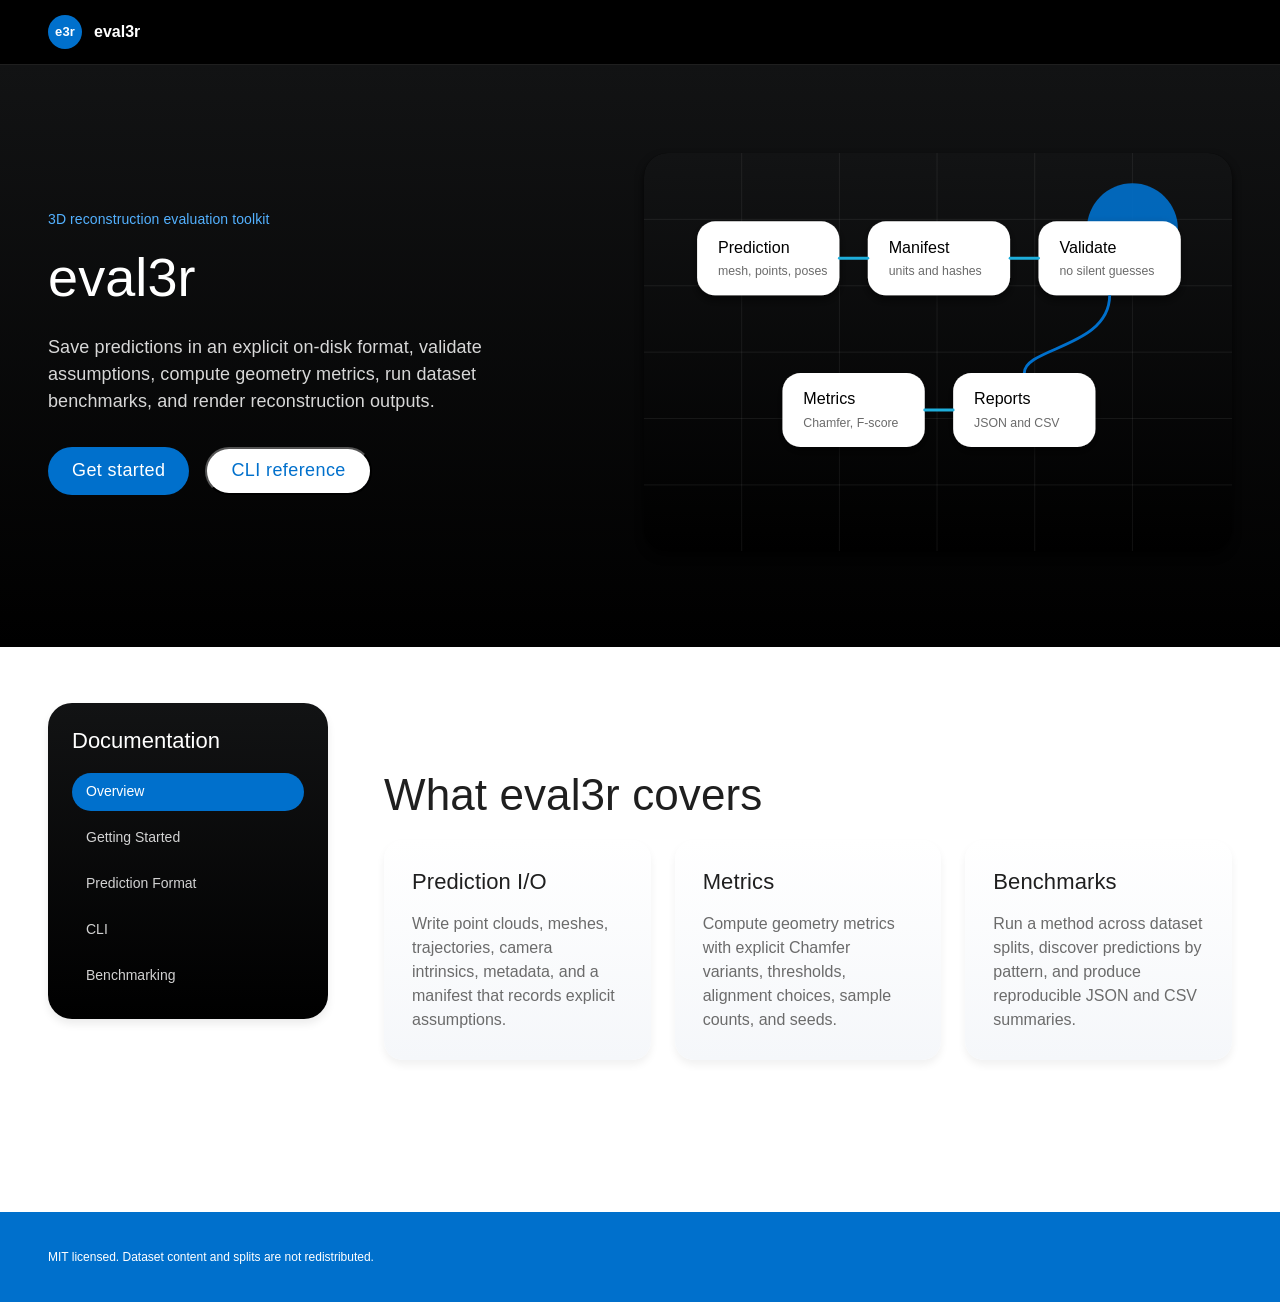
==== docs/index.html @ 65635a18 "Add GitHub Pages documentation site Create a static docs site under docs/ with a PlayStation-inspire" ====
<!doctype html>
<html lang="en">
  <head>
    <meta charset="utf-8" />
    <meta name="viewport" content="width=device-width, initial-scale=1" />
    <title>eval3r Documentation</title>
    <meta
      name="description"
      content="Documentation for eval3r, a toolkit for saving, evaluating, and visualizing 3D reconstruction predictions."
    />
    <link rel="stylesheet" href="assets/site.css" />
  </head>
  <body>
    <header class="site-header">
      <nav class="nav" aria-label="Main navigation">
        <a class="brand" href="index.html"><span class="brand-mark">e3r</span> eval3r</a>
        <div class="nav-links">
          <a aria-current="page" href="index.html">Overview</a>
          <a href="getting-started.html">Getting Started</a>
          <a href="prediction-format.html">Prediction Format</a>
          <a href="cli.html">CLI</a>
          <a href="benchmarking.html">Benchmarking</a>
        </div>
      </nav>
    </header>

    <main>
      <section class="hero">
        <div>
          <p class="eyebrow">3D reconstruction evaluation toolkit</p>
          <h1>eval3r</h1>
          <p class="lead">
            Save predictions in an explicit on-disk format, validate assumptions, compute
            geometry metrics, run dataset benchmarks, and render reconstruction outputs.
          </p>
          <div class="hero-actions">
            <a class="button" href="getting-started.html">Get started</a>
            <a class="button secondary" href="cli.html">CLI reference</a>
          </div>
        </div>
        <div class="hero-visual" aria-label="eval3r workflow diagram">
          <svg viewBox="0 0 620 420" role="img" aria-labelledby="workflow-title">
            <title id="workflow-title">Prediction, validation, metrics, and report workflow</title>
            <defs>
              <linearGradient id="dark-panel" x1="0" x2="0" y1="0" y2="1">
                <stop offset="0" stop-color="#121314" />
                <stop offset="1" stop-color="#000000" />
              </linearGradient>
              <filter id="soft-shadow" x="-20%" y="-20%" width="140%" height="140%">
                <feDropShadow dx="0" dy="5" stdDeviation="5" flood-color="#000000" flood-opacity="0.55" />
              </filter>
            </defs>
            <rect width="620" height="420" fill="url(#dark-panel)" />
            <g fill="none" stroke="rgba(255,255,255,0.08)" stroke-width="1">
              <path d="M0 70h620M0 140h620M0 210h620M0 280h620M0 350h620" />
              <path d="M103 0v420M206 0v420M309 0v420M412 0v420M515 0v420" />
            </g>
            <circle cx="515" cy="80" r="48" fill="#0070cc" opacity="0.9" />
            <circle cx="532" cy="96" r="22" fill="#1eaedb" opacity="0.95" />
            <g transform="translate(56 72)" filter="url(#soft-shadow)">
              <rect width="150" height="78" rx="19" fill="#ffffff" />
              <text x="22" y="33" fill="#000000" font-size="17" font-weight="300">Prediction</text>
              <text x="22" y="57" fill="#6b6b6b" font-size="13">mesh, points, poses</text>
            </g>
            <g transform="translate(236 72)" filter="url(#soft-shadow)">
              <rect width="150" height="78" rx="19" fill="#ffffff" />
              <text x="22" y="33" fill="#000000" font-size="17" font-weight="300">Manifest</text>
              <text x="22" y="57" fill="#6b6b6b" font-size="13">units and hashes</text>
            </g>
            <g transform="translate(416 72)" filter="url(#soft-shadow)">
              <rect width="150" height="78" rx="19" fill="#ffffff" />
              <text x="22" y="33" fill="#000000" font-size="17" font-weight="300">Validate</text>
              <text x="22" y="57" fill="#6b6b6b" font-size="13">no silent guesses</text>
            </g>
            <g stroke="#1eaedb" stroke-width="3" stroke-linecap="round">
              <path d="M206 111h30" />
              <path d="M386 111h30" />
            </g>
            <g transform="translate(146 232)" filter="url(#soft-shadow)">
              <rect width="150" height="78" rx="19" fill="#ffffff" />
              <text x="22" y="33" fill="#000000" font-size="17" font-weight="300">Metrics</text>
              <text x="22" y="57" fill="#6b6b6b" font-size="13">Chamfer, F-score</text>
            </g>
            <g transform="translate(326 232)" filter="url(#soft-shadow)">
              <rect width="150" height="78" rx="19" fill="#ffffff" />
              <text x="22" y="33" fill="#000000" font-size="17" font-weight="300">Reports</text>
              <text x="22" y="57" fill="#6b6b6b" font-size="13">JSON and CSV</text>
            </g>
            <path d="M491 150 C491 205, 401 205, 401 232" fill="none" stroke="#0070cc" stroke-width="3" />
            <path d="M296 271h30" fill="none" stroke="#1eaedb" stroke-width="3" stroke-linecap="round" />
          </svg>
        </div>
      </section>

      <div class="docs-layout">
        <aside class="docs-sidebar" aria-label="Documentation navigation">
          <p class="sidebar-title">Documentation</p>
          <nav class="sidebar-nav">
            <a aria-current="page" href="index.html">Overview</a>
            <a href="getting-started.html">Getting Started</a>
            <a href="prediction-format.html">Prediction Format</a>
            <a href="cli.html">CLI</a>
            <a href="benchmarking.html">Benchmarking</a>
          </nav>
        </aside>
        <article class="docs-content page">
          <section class="section">
            <h2>What eval3r covers</h2>
            <div class="grid">
              <article class="card">
                <h3>Prediction I/O</h3>
                <p>
                  Write point clouds, meshes, trajectories, camera intrinsics, metadata, and a
                  manifest that records explicit assumptions.
                </p>
              </article>
              <article class="card">
                <h3>Metrics</h3>
                <p>
                  Compute geometry metrics with explicit Chamfer variants, thresholds, alignment
                  choices, sample counts, and seeds.
                </p>
              </article>
              <article class="card">
                <h3>Benchmarks</h3>
                <p>
                  Run a method across dataset splits, discover predictions by pattern, and produce
                  reproducible JSON and CSV summaries.
                </p>
              </article>
            </div>
          </section>
        </article>
      </div>
    </main>

    <footer class="site-footer">
      <div class="footer-inner">MIT licensed. Dataset content and splits are not redistributed.</div>
    </footer>
  </body>
</html>
---- docs/assets/site.css ----
:root {
  color-scheme: light;
  --ps-blue: #0070cc;
  --ps-blue-dark: #0068bd;
  --ps-cyan: #1eaedb;
  --link-hover: #1883fd;
  --black: #000000;
  --shadow-black: #121314;
  --white: #ffffff;
  --ice: #f5f7fa;
  --divider: #f3f3f3;
  --ink: #1f1f1f;
  --muted: #6b6b6b;
  --soft: #cccccc;
  --orange: #d53b00;
  --red: #c81b3a;
  --code-bg: #121314;
  --code-ink: #f5f7fa;
  --shadow-hero: 0 5px 9px rgba(0, 0, 0, 0.8);
  --shadow-panel: 0 5px 9px rgba(0, 0, 0, 0.06);
  --shadow-card: 0 5px 9px rgba(0, 0, 0, 0.08);
}

* {
  box-sizing: border-box;
}

html {
  scroll-behavior: smooth;
}

body {
  margin: 0;
  background: var(--white);
  color: var(--ink);
  font-family: "SST", "Playstation SST", Arial, Helvetica, sans-serif;
  line-height: 1.5;
}

a {
  color: var(--ps-blue-dark);
  text-decoration-thickness: 0.08em;
  text-underline-offset: 0.18em;
  transition:
    color 180ms ease,
    background 180ms ease,
    box-shadow 180ms ease,
    transform 180ms ease;
}

a:hover {
  color: var(--link-hover);
}

code,
pre {
  font-family: "SFMono-Regular", Consolas, "Liberation Mono", Menlo, monospace;
}

.site-header {
  position: sticky;
  top: 0;
  z-index: 10;
  border-bottom: 1px solid rgba(255, 255, 255, 0.12);
  background: var(--black);
}

.nav {
  display: flex;
  align-items: center;
  justify-content: flex-start;
  max-width: 1280px;
  min-height: 64px;
  margin: 0 auto;
  padding: 0 48px;
  gap: 32px;
}

.brand {
  display: inline-flex;
  align-items: center;
  gap: 12px;
  color: var(--white);
  font-size: 16px;
  font-weight: 700;
  text-decoration: none;
}

.brand:hover {
  color: var(--white);
}

.brand-mark {
  display: grid;
  place-items: center;
  width: 34px;
  height: 34px;
  border-radius: 100%;
  background: var(--ps-blue);
  color: var(--white);
  font-size: 13px;
  font-weight: 700;
  letter-spacing: 0.144px;
}

.nav-links {
  display: none;
  align-items: center;
  flex-wrap: wrap;
  justify-content: flex-end;
  gap: 8px 22px;
  font-size: 14px;
  font-weight: 500;
}

.nav-links a {
  position: relative;
  color: var(--white);
  text-decoration: none;
}

.nav-links a:hover {
  color: var(--link-hover);
}

.nav-links a[aria-current="page"]::after {
  position: absolute;
  right: 0;
  bottom: -21px;
  left: 0;
  height: 2px;
  background: var(--ps-blue);
  content: "";
}

.hero {
  display: grid;
  grid-template-columns: minmax(0, 0.95fr) minmax(360px, 1.05fr);
  align-items: center;
  gap: 64px;
  max-width: 1280px;
  margin: 0 auto;
  padding: 88px 48px 96px;
  color: var(--white);
}

main {
  background: var(--white);
}

main > .hero:first-child {
  max-width: none;
  padding-right: max(48px, calc((100vw - 1280px) / 2 + 48px));
  padding-left: max(48px, calc((100vw - 1280px) / 2 + 48px));
  background: linear-gradient(180deg, var(--shadow-black) 0%, var(--black) 100%);
}

.eyebrow {
  margin: 0 0 14px;
  color: #53b1ff;
  font-size: 14px;
  font-weight: 500;
  letter-spacing: 0.1px;
}

h1,
h2,
h3 {
  line-height: 1.25;
  letter-spacing: 0.1px;
}

h1 {
  max-width: 760px;
  margin: 0;
  font-size: clamp(44px, 7vw, 54px);
  font-weight: 300;
}

h2 {
  margin: 0 0 18px;
  font-size: clamp(28px, 4vw, 44px);
  font-weight: 300;
}

h3 {
  margin: 0 0 10px;
  font-size: 22px;
  font-weight: 300;
}

p {
  color: var(--muted);
}

.lead {
  max-width: 760px;
  margin: 22px 0 0;
  color: inherit;
  font-size: 18px;
  font-weight: 400;
  letter-spacing: 0.1px;
  opacity: 0.84;
}

.page > .lead,
.content > .lead {
  color: var(--muted);
}

.hero-actions {
  display: flex;
  align-items: center;
  flex-wrap: wrap;
  gap: 16px;
  margin-top: 32px;
}

.button {
  display: inline-flex;
  align-items: center;
  justify-content: center;
  min-height: 48px;
  padding: 0 24px;
  border: 0;
  border-radius: 999px;
  background: var(--ps-blue);
  color: var(--white);
  font-size: 18px;
  font-weight: 500;
  letter-spacing: 0.4px;
  text-decoration: none;
  transform-origin: center;
  transition:
    background 180ms ease,
    border-color 180ms ease,
    box-shadow 180ms ease,
    color 180ms ease,
    transform 180ms ease,
    opacity 180ms ease;
}

.button:hover,
.button:focus-visible {
  border: 2px solid var(--white);
  background: var(--ps-cyan);
  color: var(--white);
  box-shadow: 0 0 0 2px var(--ps-blue);
  transform: scale(1.12);
}

.button:active {
  opacity: 0.6;
}

.button.secondary {
  border: 2px outset var(--black);
  background: var(--white);
  color: var(--ps-blue);
}

.hero-visual {
  min-height: 390px;
  border-radius: 24px;
  background: var(--black);
  box-shadow: var(--shadow-hero);
  overflow: hidden;
}

.hero-visual svg {
  display: block;
  width: 100%;
  height: 100%;
  min-height: 390px;
}

.docs-layout {
  display: grid;
  grid-template-columns: 280px minmax(0, 1fr);
  gap: 56px;
  max-width: 1280px;
  margin: 0 auto;
  padding: 56px 48px 88px;
  background: var(--white);
}

.docs-sidebar {
  position: sticky;
  top: 96px;
  align-self: start;
  max-height: calc(100vh - 120px);
  padding: 24px;
  overflow-y: auto;
  border-radius: 24px;
  background: linear-gradient(180deg, var(--shadow-black) 0%, var(--black) 100%);
  box-shadow: var(--shadow-card);
}

.sidebar-title {
  margin: 0 0 18px;
  color: var(--white);
  font-size: 22px;
  font-weight: 300;
  line-height: 1.25;
}

.sidebar-nav {
  display: grid;
  gap: 8px;
}

.sidebar-nav a {
  display: flex;
  align-items: center;
  min-height: 38px;
  padding: 0 14px;
  border-radius: 999px;
  color: rgba(255, 255, 255, 0.82);
  font-size: 14px;
  font-weight: 500;
  text-decoration: none;
}

.sidebar-nav a:hover,
.sidebar-nav a[aria-current="page"] {
  background: var(--ps-blue);
  color: var(--white);
}

.sidebar-nav a:hover {
  box-shadow: 0 0 0 2px var(--ps-cyan);
  transform: translateX(4px);
}

.docs-content {
  min-width: 0;
}

.page {
  max-width: 960px;
  padding: 0;
}

.content {
  max-width: 960px;
}

.section {
  padding: 64px 0;
  border-top: 1px solid var(--divider);
}

.section:first-child {
  border-top: 0;
}

.grid {
  display: grid;
  grid-template-columns: repeat(3, minmax(0, 1fr));
  gap: 24px;
}

.card {
  min-height: 220px;
  padding: 28px;
  border: 0;
  border-radius: 19px;
  background: linear-gradient(180deg, var(--white) 0%, var(--ice) 100%);
  box-shadow: var(--shadow-panel);
  transition:
    box-shadow 200ms ease,
    transform 200ms ease;
}

.card:hover {
  box-shadow: var(--shadow-card);
  transform: translateY(-3px) scale(1.02);
}

.card p {
  margin-bottom: 0;
}

.callout {
  padding: 20px 24px;
  border-left: 4px solid var(--ps-blue);
  border-radius: 0 12px 12px 0;
  background: linear-gradient(180deg, var(--white) 0%, var(--ice) 100%);
  box-shadow: var(--shadow-panel);
  color: var(--ink);
}

.table-wrap {
  overflow-x: auto;
  border-radius: 12px;
  box-shadow: var(--shadow-panel);
}

table {
  width: 100%;
  border-collapse: collapse;
  background: var(--white);
}

th,
td {
  padding: 14px 16px;
  border: 1px solid var(--divider);
  text-align: left;
  vertical-align: top;
}

th {
  background: var(--ice);
  color: var(--ink);
  font-size: 14px;
  font-weight: 700;
}

pre {
  overflow-x: auto;
  padding: 22px;
  border-radius: 12px;
  background: var(--code-bg);
  color: var(--code-ink);
  font-size: 14px;
  box-shadow: var(--shadow-card);
}

:not(pre) > code {
  padding: 0.14em 0.34em;
  border-radius: 3px;
  background: var(--ice);
  color: var(--ink);
  font-size: 0.92em;
}

.site-footer {
  border-top: 0;
  background: var(--ps-blue);
  color: var(--white);
}

.footer-inner {
  max-width: 1280px;
  margin: 0 auto;
  padding: 36px 48px;
  color: var(--white);
  font-size: 12px;
  font-weight: 500;
}

@media (max-width: 900px) {
  .nav {
    align-items: flex-start;
    flex-direction: column;
    padding: 16px 24px;
  }

  .nav-links {
    justify-content: flex-start;
  }

  .nav-links a[aria-current="page"]::after {
    bottom: -5px;
  }

  .hero,
  main > .hero:first-child {
    grid-template-columns: 1fr;
    padding: 56px 24px 72px;
  }

  .docs-layout {
    grid-template-columns: 1fr;
    gap: 32px;
    padding: 32px 24px 72px;
  }

  .docs-sidebar {
    position: static;
    max-height: none;
    border-radius: 19px;
  }

  .grid {
    grid-template-columns: 1fr;
  }

  .button:hover,
  .button:focus-visible {
    transform: scale(1.04);
  }
}
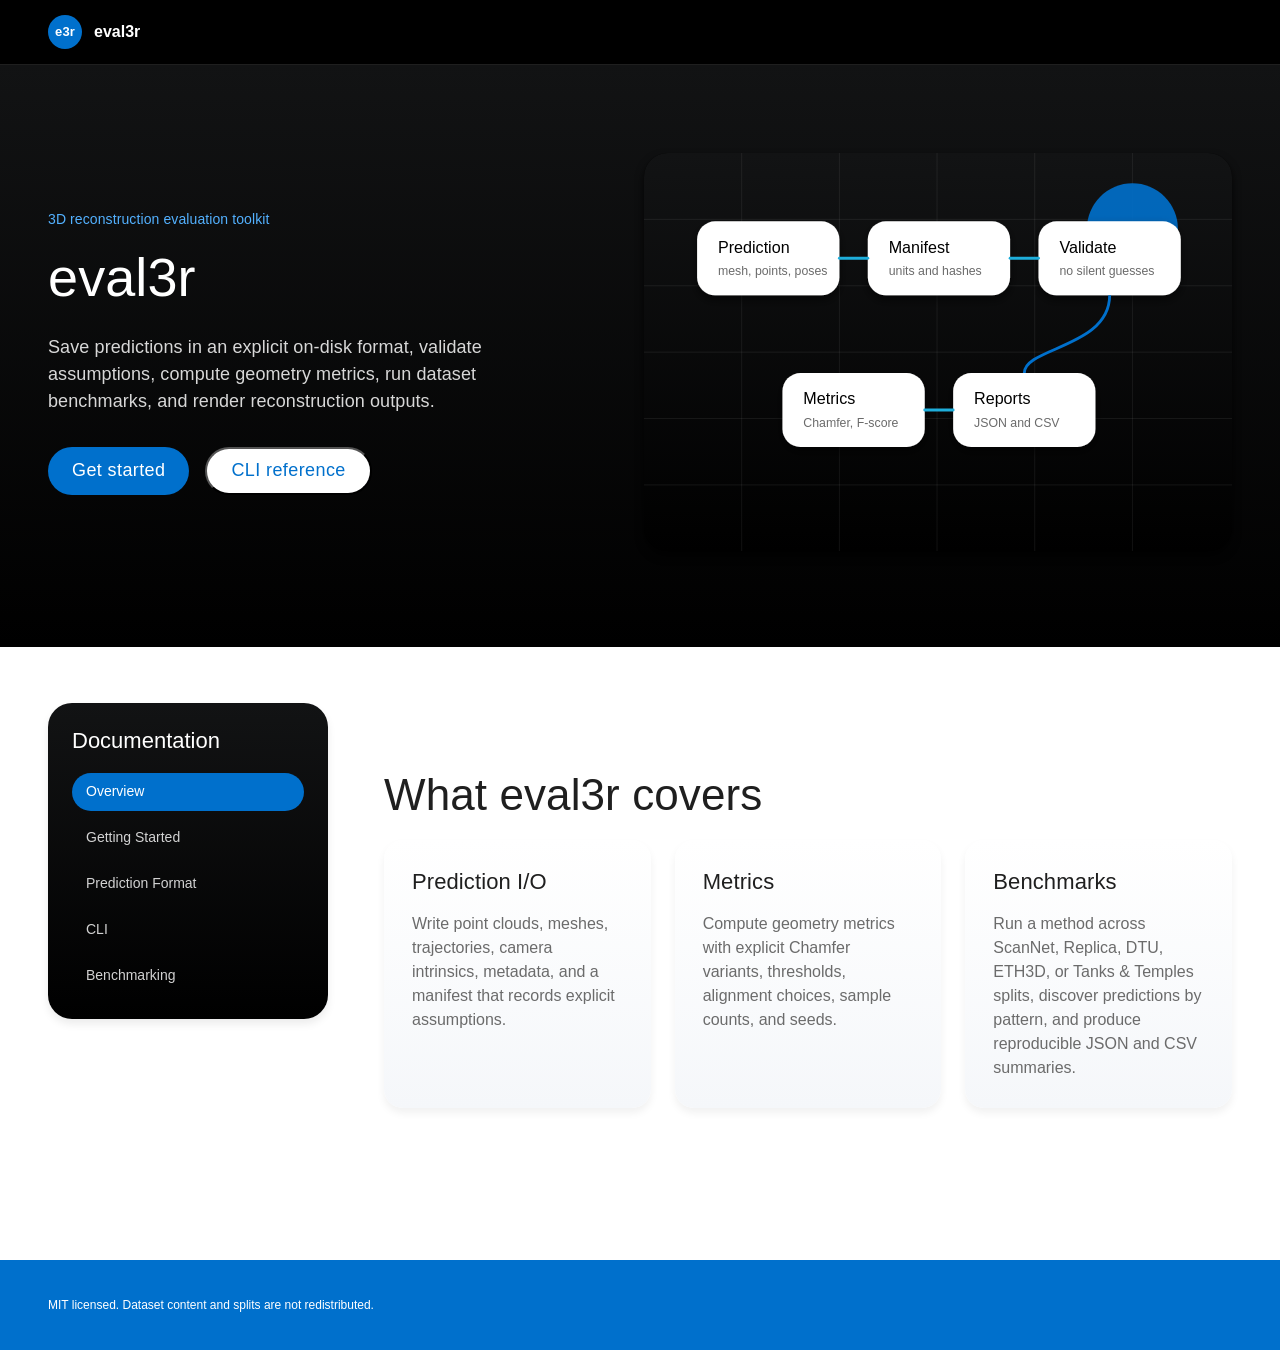
==== commit 922b9899: "Add TUM RGB-D, Replica, DTU, ETH3D, Tanks&Temples dataset adapters - New adapters: TumRGBDAdapter, R" ====
--- a/docs/index.html
+++ b/docs/index.html
@@ -124,8 +124,8 @@
               <article class="card">
                 <h3>Benchmarks</h3>
                 <p>
-                  Run a method across dataset splits, discover predictions by pattern, and produce
-                  reproducible JSON and CSV summaries.
+                  Run a method across ScanNet, Replica, DTU, ETH3D, or Tanks &amp; Temples splits,
+                  discover predictions by pattern, and produce reproducible JSON and CSV summaries.
                 </p>
               </article>
             </div>
